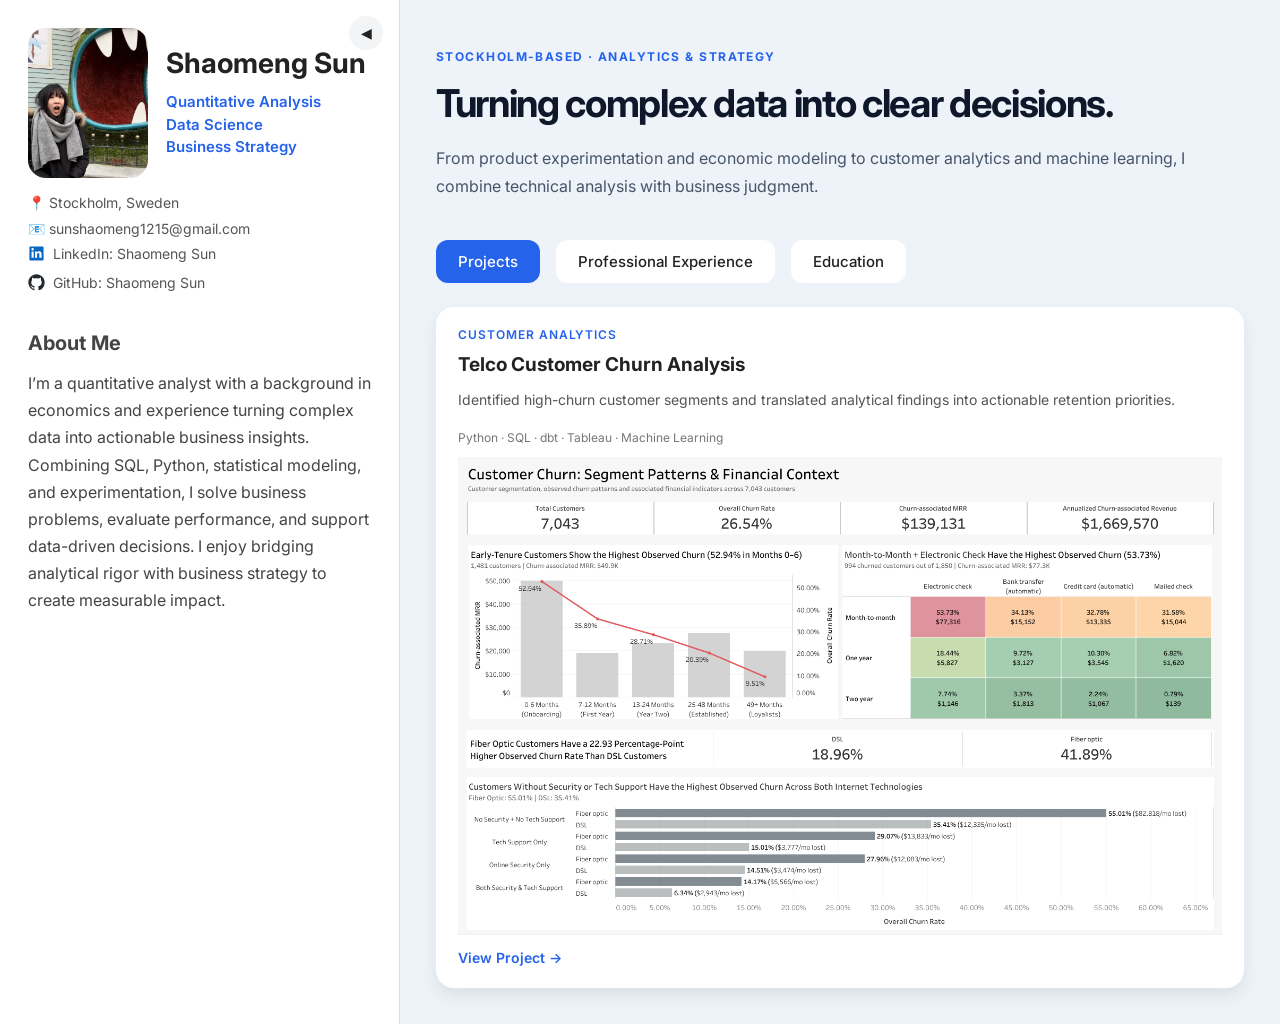
==== index.html @ 3591cb65 "Change project card layout" ====
<!DOCTYPE html>
<html lang="en">

<head>

    <meta charset="UTF-8">

    <meta name="viewport" content="width=device-width, initial-scale=1.0">

    <title>
        Shaomeng Sun | Portfolio
    </title>


    <!-- Fonts -->
    <link rel="preconnect" href="https://fonts.googleapis.com">

    <link rel="preconnect" href="https://fonts.gstatic.com" crossorigin>

    <link 
        href="https://fonts.googleapis.com/css2?family=Inter:wght@300;400;600;700&display=swap"
        rel="stylesheet">


    <!-- CSS -->
    <link rel="stylesheet" href="css/style.css">

</head>


<body>


<div class="container">


    <!-- =========================
         Sidebar
    ========================== -->

    <aside 
        id="sidebar"
        class="sidebar">


        <button
            id="toggle"
            class="toggle"
            type="button"
            aria-label="Collapse sidebar">

            ◀

        </button>



        <!-- Profile -->

        <section class="profile">


            <img
                class="avatar"
                src="images/profile.jpeg"
                alt="Shaomeng Sun profile picture"
            >


            <div class="profile-info">


                <h1>Shaomeng Sun</h1>


                <ul class="roles">
                    <li>Quantitative Analysis</li>
                    <li>Data Science</li>
                    <li>Business Strategy</li>
                </ul>
            
            </div>

        </section>


                <!-- Contact -->

                <address class="contact">


                    <p>
                        📍 Stockholm, Sweden
                    </p>


                    <p>
                        📧 
                        <a href="mailto:sunshaomeng1215@gmail.com">
                            sunshaomeng1215@gmail.com
                        </a>
                    </p>


                   <p>
                        <a
                            href="https://www.linkedin.com/in/shaomeng-sun"
                            target="_blank"
                            rel="noopener noreferrer"
                            class="contact-link"
                        >
                            <svg
                                class="contact-icon linkedin-icon"
                                xmlns="http://www.w3.org/2000/svg"
                                viewBox="0 0 24 24"
                                aria-hidden="true"
                            >
                                <path
                                    fill="currentColor"
                                    d="M20.45 2H3.55C2.69 2 2 2.68 2 3.52v16.96c0 .84.69 1.52 1.55 1.52h16.9c.86 0 1.55-.68 1.55-1.52V3.52C22 2.68 21.31 2 20.45 2ZM8 18H5V9h3v9ZM6.5 7.73a1.75 1.75 0 1 1 0-3.5 1.75 1.75 0 0 1 0 3.5ZM19 18h-3v-4.4c0-1.05-.02-2.4-1.46-2.4-1.46 0-1.69 1.14-1.69 2.32V18h-3V9h2.88v1.23h.04c.4-.7 1.38-1.44 2.84-1.44 3.03 0 3.59 1.99 3.59 4.57V18Z"
                                />
                            </svg>
                    
                            LinkedIn: Shaomeng Sun
                        </a>
                    </p>


                    
                    <p>
                        <a
                            href="https://github.com/Shaomeng-Sun"
                            target="_blank"
                            rel="noopener noreferrer"
                            class="contact-link"
                        >
                            <svg
                                class="contact-icon github-icon"
                                xmlns="http://www.w3.org/2000/svg"
                                viewBox="0 0 24 24"
                                aria-hidden="true"
                            >
                                <path
                                    fill="currentColor"
                                    d="M12 .5C5.65.5.5 5.65.5 12c0 5.08 3.29 9.39 7.86 10.91.58.11.79-.25.79-.56v-2.02c-3.2.7-3.88-1.36-3.88-1.36-.53-1.33-1.28-1.68-1.28-1.68-1.04-.71.08-.7.08-.7 1.15.08 1.76 1.18 1.76 1.18 1.02 1.75 2.68 1.24 3.34.95.1-.74.4-1.24.73-1.53-2.55-.29-5.23-1.28-5.23-5.69 0-1.26.45-2.29 1.18-3.1-.12-.29-.51-1.47.11-3.06 0 0 .96-.31 3.15 1.18a10.94 10.94 0 0 1 5.74 0c2.19-1.49 3.15-1.18 3.15-1.18.62 1.59.23 2.77.11 3.06.74.81 1.18 1.84 1.18 3.1 0 4.42-2.68 5.4-5.24 5.68.41.36.78 1.06.78 2.14v3.17c0 .31.21.68.79.56A11.51 11.51 0 0 0 23.5 12C23.5 5.65 18.35.5 12 .5Z"
                                />
                            </svg>
                    
                            GitHub: Shaomeng Sun
                        </a>
                    </p>



                </address>






        <!-- About -->

        <section 
            id="about"
            class="about">


            <h2>
                About Me
            </h2>


            <p>

                I’m a quantitative analyst with a background in economics and experience turning complex data into actionable business insights. 
                Combining SQL, Python, statistical modeling, and experimentation, I solve business problems, evaluate performance, and support data-driven decisions. 
                I enjoy bridging analytical rigor with business strategy to create measurable impact.

            </p>


        </section>


    </aside>





    <!-- =========================
         Main Content
    ========================== -->


    <main class="content">

    
        <!-- =========================
             Portfolio Hero Section
        ========================== -->
        
        <header class="portfolio-hero">
        
            <p class="hero-eyebrow">
                STOCKHOLM-BASED · ANALYTICS &amp; STRATEGY
            </p>
        
            <h1 class="hero-title">
                Turning complex data into clear decisions.
            </h1>
        
            <p class="hero-description">
                From product experimentation and economic modeling
                to customer analytics and machine learning, I combine
                technical analysis with business judgment.
            </p>
        
        </header>


        <!-- Navigation -->

        <nav 
            class="tabs"
            aria-label="Portfolio navigation">


            <button
                class="tab active"
                data-tab="projects"
                type="button">

                Projects

            </button>



            <button
                class="tab"
                data-tab="experience"
                type="button">

                Professional Experience

            </button>



            <button
                class="tab"
                data-tab="education"
                type="button">

                Education

            </button>


        </nav>





        <!-- =========================
             Projects
        ========================== -->


        <section
            id="projects"
            class="panel active">


            <div class="cards">
                
                
                <article class="card project-card">
                
                    <a href="projects/telco-churn.html"
                       class="project-card-link">
                
                        <div class="project-card-content">
                
                            <span class="project-card-category">
                                Customer Analytics
                            </span>
                
                            <h3>
                                Telco Customer Churn Analysis
                            </h3>
                
                            <p>
                                Identified high-churn customer segments
                                and translated analytical findings into
                                actionable retention priorities.
                            </p>
                
                            <p class="project-card-tech">
                                Python · SQL · dbt · Tableau · Machine Learning
                            </p>
                
                            <!-- Project Preview Image -->
                
                            <div class="project-card-media">
                
                                <img
                                    src="images/telco-churn-dashboard.png"
                                    alt="Telco Customer Churn Analytics Tableau dashboard"
                                    class="project-card-image"
                                    loading="lazy"
                                >
                
                            </div>
                
                            <!-- View Project -->
                
                            <span class="project-card-cta">
                                View Project →
                            </span>
                
                        </div>
                
                    </a>
                
                </article>


                
                <!-- <article class="card project_card">


                    <a href="projects/dashboard.html"
                        class="project-card-link">

                        <div class="project-card-media">

                            <img
                                src=""
                                alt=""
                                class="project-card-image"
                                loading="lazy"
                            >
                            
                        </div>

                        <div class="project-card-content">

                            <span class="project-card-category">
                                Visualization
                            </span>
                            
                            <h3>
                                📊 Player Analytics Dashboard
                            </h3>
    
                            <p>
                                Dashboard visualization
                            </p> 
    
                            <p class="project-card-tech">
                                SQL • Python • KPIs • Visualization
                            </p>
    
                            <span class="project-card-cta">
                                View Project →
                            </span>
                    
                        </div>
                    </a>

                </article>



                <article class="card project_card">


                    <a href="projects/economy.html"
                        class="project-card-link">

                        <div class="project-card-media">

                            <img
                                src=""
                                alt=""
                                class="project-card-image"
                                loading="lazy"
                            >
                            
                        </div>

                        <div class="project-card-content">

                            <span class="project-card-category">
                                Simulation
                            </span>
                            
                            <h3>
                                📊 Game Simulation
                            </h3>
    
                            <p>
                                Simulation
                            </p> 
    
                            <p class="project-card-tech">
                                SQL • Python • KPIs • Visualization
                            </p>
    
                            <span class="project-card-cta">
                                View Project →
                            </span>
                    
                        </div>
                    </a>

                </article>


                <article class="card project-card">

                    <a href="projects/abtesting.html"
                       class="project-card-link">
                
                        <div class="project-card-media">
                
                            <img
                                src="images/ab-testing-preview.png"
                                alt="A/B Testing Analytics project preview"
                                class="project-card-image"
                                loading="lazy"
                            >
                
                        </div>
                
                        <div class="project-card-content">
                
                            <span class="project-card-category">
                                Experimentation & Product Analytics
                            </span>
                
                            <h3>
                                A/B Testing Analytics
                            </h3>
                
                            <p>
                                Evaluated customer reminder strategies to
                                identify opportunities to improve parcel
                                pickup performance.
                            </p>
                
                            <p class="project-card-tech">
                                Python · SQL · A/B Testing · Statistics
                            </p>
                
                            <span class="project-card-cta">
                                View Project →
                            </span>
                
                        </div>
                
                    </a>
                
                </article> -->

            </div>


        </section>





        <!-- =========================
             Experience
        ========================== -->

        <section id="experience" class="panel">

            <div class="experience-list">
                
                <article class="experience-item">
                
                    <!-- Company, Job Title, Location and Dates -->
                
                    <header class="experience-header">

                        <h3 class="experience-role">
                            Game Economy Designer · Product &amp; Decision Analytics
                        </h3>
                        
                        <h4 class="experience-company">
                            ChromaWay
                        </h4>
                
                        <p class="experience-meta">
                            Stockholm, Sweden · Aug 2022 – Apr 2026
                        </p>
                
                    </header>
                
                
                    <!-- Role Overview -->
                
                    <p class="experience-summary">
                        Worked at the intersection of product analytics,
                        quantitative modeling, behavioral economics and
                        live-service game systems. Applied evidence to
                        improve product decisions and balance interconnected
                        virtual economies.
                    </p>
                
                
                    <!-- Skills -->
                
                    <div class="experience-skills">
                
                        <span>SQL</span>
                
                        <span>Python</span>
                
                        <span>BigQuery</span>
                
                        <span>A/B testing</span>
                
                        <span>Causal inference</span>
                
                        <span>Data modeling</span>
                
                        <span>Product analytics</span>
                
                        <span>Economic simulation</span>
                
                    </div>
                
                
                    <!-- Key Contributions -->
                
                    <section class="experience-contributions">
                
                        <h5>Key contributions</h5>
                
                        <ul>
                
                            <li>
                                <strong>Product analytics:</strong>
                                Analyzed behavioral data from 100,000+ players
                                using SQL, Python and statistical methods to
                                understand engagement, retention, monetization
                                and conversion.
                            </li>
                
                            <li>
                                <strong>Experimentation:</strong>
                                Designed and analyzed A/B tests and applied
                                causal inference to evaluate features and
                                player behavior.
                            </li>
                
                            <li>
                                <strong>Modeling &amp; simulation:</strong>
                                Built Python simulation models and quantitative
                                frameworks to assess economy health, pricing,
                                incentives and resource allocation.
                            </li>
                
                            <li>
                                <strong>Data modeling:</strong>
                                Mapped entities and logical relationships among
                                players, items, resources, currencies,
                                transactions and gameplay systems to support
                                analysis and design.
                            </li>
                
                            <li>
                                <strong>Measurement:</strong>
                                Established 15+ KPIs, developed automated SQL
                                dashboards and contributed to telemetry and
                                event-tracking frameworks.
                            </li>
                
                            <li>
                                <strong>Systems &amp; ownership:</strong>
                                Designed and balanced economy, progression,
                                reward and currency systems; owned features
                                from concept and simulation through launch
                                and live operations.
                            </li>
                
                            <li>
                                <strong>Cross-functional impact:</strong>
                                Worked with engineering, design, product,
                                marketing and business stakeholders on
                                initiatives associated with 32% growth in
                                new-user acquisition and 18% growth in DAU.
                            </li>
                
                        </ul>
                
                    </section>
                
                </article>

        
                <article class="experience-item">
                
                    <!-- Company, Job Title, Location and Dates -->
                
                    <header class="experience-header">

                        <h3 class="experience-role">
                            Marketing Analyst · Fixed-Term Internship
                        </h3>
                        
                        <h4 class="experience-company">
                            Antler
                        </h4>
                
                        <p class="experience-meta">
                            Stockholm, Sweden · Dec 2021 – Jun 2022
                        </p>
                
                    </header>
                
                
                    <!-- Role Overview -->
                
                    <p class="experience-summary">
                        Analyzed acquisition performance and customer behavior to support marketing and business decisions in a startup ecosystem.
                    </p>
                
                
                    <!-- Skills -->
                
                    <div class="experience-skills">
                
                        <span>Marketing analytics</span>
                
                        <span>Attribution</span>
                
                        <span>Segmentation</span>
                
                        <span>Reporting</span>
                
                    </div>
                
                
                    <!-- Key Contributions -->
                
                    <section class="experience-contributions">
                
                        <h5>Key contributions</h5>
                
                        <ul>
                
                            <li>
                                <strong>Marketing analytics:</strong>
                                Analyzed multi-channel campaign and user-acquisition performance to identify growth opportunities.
                            </li>
                
                            <li>
                                <strong>Attribution & segmentation:</strong>
                                Used channel attribution and customer segmentation to understand acquisition patterns and behavior.
                            </li>
                
                            <li>
                                <strong>Reporting:</strong>
                                Built marketing KPI dashboards and reports to communicate actionable insights.
                            </li>
                
                            <li>
                                <strong>Strategy:</strong>
                                Conducted market research and collaborated across teams to support business decisions.
                            </li>
                
                        </ul>
                
                    </section>
                
                </article>


                <article class="experience-item">
                
                    <!-- Company, Job Title, Location and Dates -->
                
                    <header class="experience-header">

                        <h3 class="experience-role">
                            Data Scientist
                        </h3>
                        
                        <h4 class="experience-company">
                            Simppl
                        </h4>
                
                        <p class="experience-meta">
                            Stockholm, Sweden · Apr 2022 – May 2022
                        </p>
                
                    </header>
                
                
                    <!-- Role Overview -->
                
                    <p class="experience-summary">
                        Applied quantitative analysis to sustainability-based credit allocation and product decision-making.
                    </p>
                
                
                    <!-- Skills -->
                
                    <div class="experience-skills">
                
                        <span>Quantitative modeling</span>
                
                        <span>Credit allocation</span>
                
                        <span>Sustainability</span>
                
                        <span>Product strategy</span>
                
                    </div>
                
                
                    <!-- Key Contributions -->
                
                    <section class="experience-contributions">
                
                        <h5>Key contributions</h5>
                
                        <ul>
                
                            <li>
                                <strong>Analytical modeling:</strong>
                                Analyzed user behavior and business data to develop a sustainability-based credit allocation framework.
                            </li>
                
                            <li>
                                <strong>Decision support:</strong>
                                Applied quantitative analysis to inform credit allocation and product strategy.
                            </li>
                
                            <li>
                                <strong>Business recommendations:</strong>
                                Translated findings into recommendations for product development and founder decision-making.
                            </li>
                
                        </ul>
                
                    </section>
                
                </article>
        
        
                <article class="experience-item">
                
                    <!-- Company, Job Title, Location and Dates -->
                
                    <header class="experience-header">

                        <h3 class="experience-role">
                            Project Consultant
                        </h3>
                        
                        <h4 class="experience-company">
                            Norrsken
                        </h4>
                
                        <p class="experience-meta">
                            Stockholm, Sweden · May 2021 – Jun 2021
                        </p>
                
                    </header>
                
                
                    <!-- Role Overview -->
                
                    <p class="experience-summary">
                        Analyzed financial and environmental performance to support evidence-based insights for investors, founders and business leaders.
                    </p>
                
                
                    <!-- Skills -->
                
                    <div class="experience-skills">
                
                        <span>Financial analysis</span>
                
                        <span>Data validation</span>
                
                        <span>Enviromental analysis</span>
                
                        <span>Stakeholder reporting</span>
                
                    </div>
                
                
                    <!-- Key Contributions -->
                
                    <section class="experience-contributions">
                
                        <h5>Key contributions</h5>
                
                        <ul>
                
                            <li>
                                <strong>Data quality:</strong>
                                Collected and validated financial and environmental performance data from 99 companies.
                            </li>
                
                            <li>
                                <strong>Business analysis:</strong>
                                Analyzed company-level financial and environmental performance.
                            </li>
                
                            <li>
                                <strong>Communication:</strong>
                                Synthesized findings into reports and presentations for an audience of 1,500+ stakeholders.
                            </li>
                
                        </ul>
                
                    </section>
                
                </article>
        
        
            </div>
        
        
        </section>




        <!-- =========================
             Education
        ========================== -->


        <section id="education" class="panel">

            <div class="education-list">
        
        
                <article class="education-item">
        
                    <h3>
                        Stockholm School of Economics
                    </h3>
        
                    <h4>
                        MSc, Economics | Stockholm, Sweden
                    </h4>
        
                    <p class="date">
                        2020 – 2022
                    </p>
        
        
                    <ul>
        
                        <li>
                            Specialization in Applied Economic Analysis
                        </li>
        
                        <li>
                            SSE Honors List 2021 for top GPA student
                        </li>
        
                    </ul>
        
        
                </article>
        
        
        
                <article class="education-item">
        
                    <h3>
                        University of Colorado, Denver
                    </h3>
        
                    <h4>
                        BA, Economics; Mathmatics Minor | Denver, Colorado
                    </h4>
        
                    <p class="date">
                        2016 – 2020
                    </p>
        
        
                    <ul>
        
                        <li>
                            University of Colorado Denver Second Level Scholarship 2017-2018; 2018-2019
                        </li>
        
                        <li>
                            Courseworks: 
                        </li>
        
                    </ul>
        
        
                </article>
        
        
        
                <article class="education-item">
        
                    <h3>
                        China Agricultural University
                    </h3>
        
                    <h4>
                        BA, Economics | Beijing, China
                    </h4>
        
                    <p class="date">
                        2016 - 2020
                    </p>
        
        
                    <ul>
        
                        <li>
                            Courseworks:
                        </li>
        
                    </ul>
        
        
                </article>


                <article class="education-item">
        
                    <h3>
                        University of California, Los Angeles
                    </h3>
        
                    <h4>
                        Summer Session | Los Angeles, California
                    </h4>
        
                    <p class="date">
                        2018 - 2018
                    </p>
        
        
                    <ul>
        
                        <li>
                            Courseworks: Finance
                        </li>
        
                    </ul>
        
        
                </article>
        
        
            </div>
        
        
        </section>



    </main>


</div>



<script src="js/script.js"></script>


</body>

</html>
---- css/style.css ----
/* =========================
   Global
========================= */

* {
    box-sizing: border-box;
}

html {
    scroll-behavior: smooth;
}

body {
    margin: 0;
    font-family: "Inter", sans-serif;
    background: #eef3f9;
    color: #222;
}


/* =========================
   Main Layout
========================= */

.container {
    display: grid;
    grid-template-columns: 400px minmax(0, 1fr);
    min-height: 100vh;
    transition: grid-template-columns 0.35s ease;
}

.container.collapsed {
    grid-template-columns: 240px minmax(0, 1fr);
}


/* =========================
   Sidebar
========================= */

.sidebar {
    position: relative;
    background: #ffffff;
    padding: 28px;
    border-right: 1px solid #ddd;
    overflow: hidden;

    transition:
        padding 0.35s ease,
        width 0.35s ease;
}


/* Collapsed sidebar */

.sidebar.collapsed {
    padding: 58px 15px 20px;
}


/* =========================
   Collapse Button
========================= */

.toggle {
    position: absolute;
    top: 16px;
    right: 16px;

    width: 34px;
    height: 34px;

    display: flex;
    align-items: center;
    justify-content: center;

    padding: 0;

    border: none;
    border-radius: 50%;

    background: #f3f4f6;
    color: #222;

    cursor: pointer;

    font-size: 14px;

    transition:
        background 0.25s ease,
        color 0.25s ease,
        transform 0.25s ease;
}

.toggle:hover {
    background: #2563eb;
    color: #ffffff;
}


/* =========================
   Profile Section
========================= */

.profile {
    display: grid;

    grid-template-columns: 120px minmax(0, 1fr);

    gap: 18px;

    width: 100%;
    height: 150px;

    align-items: stretch;
}


/* =========================
   Profile Photo
========================= */

.avatar {
    width: 120px;
    height: 150px;

    object-fit: cover;

    border-radius: 18px;

    display: block;
}


/* =========================
   Name + Titles
========================= */

.profile-info {
    min-width: 0;

    display: flex;
    flex-direction: column;
    justify-content: center;
}

.profile-info h1 {
    margin: 0 0 10px;

    font-size: 28px;
    line-height: 1.2;

    white-space: nowrap;
}


/* =========================
   Job Titles
========================= */

.roles {
    list-style: none;

    margin: 0;
    padding: 0;

    color: #2563eb;

    font-size: 15px;
    font-weight: 600;

    line-height: 1.5;
}

.roles li {
    margin: 0;
}


/* =========================
   Contact
========================= */

.contact {
    margin-top: 15px;
    padding: 0;
    font-style: normal;
}

.contact p {
    margin: 6px 0;

    color: #555;

    font-size: 14px;
    line-height: 1.4;
}

.contact a {
    color: inherit;
    text-decoration: none;
}

.contact a:hover {
    color: #2563eb;
}


/* =========================
   About Me
========================= */

.about {
    margin-top: 30px;

    color: #444;

    line-height: 1.7;
}

.about h2 {
    margin: 0 0 10px;

    font-size: 20px;
}

.about p {
    margin: 0;
}


/* =========================
   Collapsed Sidebar
========================= */

.sidebar.collapsed .profile {
    display: block;

    width: 100%;
    height: auto;

    text-align: left;
}


/* Hide profile photo */

.sidebar.collapsed .avatar {
    display: none;
}


/* Reset profile info */

.sidebar.collapsed .profile-info {
    display: block;

    width: 100%;
}


/* Smaller name */

.sidebar.collapsed .profile-info h1 {
    margin: 0 0 12px;

    font-size: 18px;
    line-height: 1.2;

    white-space: nowrap;
}


/* Smaller job titles */

.sidebar.collapsed .roles {
    font-size: 12px;

    line-height: 1.5;

    white-space: nowrap;
}


/* Make each title one line */

.sidebar.collapsed .roles li {
    white-space: nowrap;
}


/* Contact spacing */

.sidebar.collapsed .contact {
    margin-top: 18px;
}


/* Contact stays on one line */

.sidebar.collapsed .contact p {
    margin: 8px 0;

    font-size: 11px;

    line-height: 1.3;

    white-space: nowrap;
}


/* Hide About Me */

.sidebar.collapsed .about {
    display: none;
}


/* =========================
   Project Pages
========================= */

.project-page {
    max-width: 1000px;
    margin: 0 auto;
    padding: 50px 40px 80px;
}


/* Header */

.project-header {
    margin-bottom: 60px;
}

.back-link {
    display: inline-block;

    margin-bottom: 30px;

    color: #2563eb;

    font-size: 14px;
    font-weight: 600;

    text-decoration: none;
}

.back-link:hover {
    text-decoration: underline;
}

.project-category {
    margin: 0 0 10px;

    color: #2563eb;

    font-size: 14px;
    font-weight: 600;
    text-transform: uppercase;
    letter-spacing: 0.05em;
}

.project-header h1 {
    margin: 0 0 18px;

    font-size: 42px;
    line-height: 1.15;
}

.project-summary {
    max-width: 750px;

    margin: 0 0 24px;

    color: #555;

    font-size: 18px;
    line-height: 1.7;
}


/* Tags */

.project-tags {
    display: flex;

    flex-wrap: wrap;

    gap: 8px;
}

.project-tags span {
    padding: 7px 12px;

    border-radius: 20px;

    background: #e8f0ff;

    color: #2563eb;

    font-size: 13px;
    font-weight: 600;
}


/* Sections */

.project-section {
    margin-bottom: 55px;
}

.project-section h2 {
    margin: 0 0 18px;

    font-size: 27px;
}

.project-section p {
    color: #555;

    line-height: 1.7;
}


/* Highlight */

.highlight-box {
    padding: 25px;

    border-left: 4px solid #2563eb;

    border-radius: 12px;

    background: #ffffff;

    box-shadow: 0 6px 18px rgba(0, 0, 0, 0.06);
}

.highlight-box h3 {
    margin: 0 0 10px;

    font-size: 20px;
}


/* Experiment Cards */

.experiment-grid,
.metrics-grid,
.results-grid {
    display: grid;

    grid-template-columns:
        repeat(auto-fit, minmax(220px, 1fr));

    gap: 18px;
}

.experiment-card,
.metric-card,
.result-card {
    padding: 22px;

    background: #ffffff;

    border-radius: 15px;

    box-shadow:
        0 6px 18px rgba(0, 0, 0, 0.06);
}

.experiment-card h3,
.metric-card h3 {
    margin: 0 0 8px;

    font-size: 18px;
}

.experiment-card p,
.metric-card p {
    margin: 0;

    font-size: 14px;
}


/* Lists */

.analysis-list {
    padding-left: 22px;
}

.analysis-list li {
    margin-bottom: 12px;

    color: #555;

    line-height: 1.6;
}


/* Methodology */

.methodology {
    display: grid;

    grid-template-columns:
        repeat(2, minmax(0, 1fr));

    gap: 25px;
}

.methodology > div {
    position: relative;

    padding: 25px;

    background: #ffffff;

    border-radius: 15px;

    box-shadow:
        0 6px 18px rgba(0, 0, 0, 0.06);
}

.step-number {
    display: inline-flex;

    align-items: center;
    justify-content: center;

    width: 32px;
    height: 32px;

    margin-bottom: 15px;

    border-radius: 50%;

    background: #2563eb;

    color: #ffffff;

    font-size: 13px;
    font-weight: 700;
}

.methodology h3 {
    margin: 0 0 8px;
}

.methodology p {
    margin: 0;

    font-size: 14px;
}


/* Results */

.result-label {
    display: block;

    margin-bottom: 10px;

    color: #2563eb;

    font-size: 12px;
    font-weight: 700;
    text-transform: uppercase;
    letter-spacing: 0.05em;
}

.result-card h3 {
    margin: 0 0 10px;

    font-size: 19px;
    line-height: 1.4;
}

.result-card p {
    margin: 0;

    font-size: 14px;
}


/* Recommendations */

.recommendation-list {
    padding-left: 24px;
}

.recommendation-list li {
    margin-bottom: 18px;

    color: #555;

    line-height: 1.7;
}


/* Footer */

.project-footer {
    padding-top: 20px;

    border-top: 1px solid #ddd;
}


/* Mobile */

@media (max-width: 700px) {

    .project-page {
        padding: 30px 20px 60px;
    }

    .project-header h1 {
        font-size: 32px;
    }

    .methodology {
        grid-template-columns: 1fr;
    }

}



/* =========================
   Professional Experience
========================= */

.experience-list {
    display: flex;
    flex-direction: column;
    gap: 24px;
}


/* Experience Card */

.experience-item {
    background: #ffffff;

    padding: 28px 32px;

    border-radius: 18px;

    box-shadow:
        0 8px 18px rgba(0, 0, 0, 0.06);

    min-width: 0;
}


/* =========================
   Experience Header
========================= */

.experience-header {
    margin-bottom: 18px;
}


/* Job Title */

.experience-role {
    margin: 0 0 6px;
    color: #2563eb;
    font-size: 24px;
    font-weight: 700;
    line-height: 1.3;
}


/* Company Name */

.experience-company {
    margin: 0 0 8px;
    color: #222;
    font-size: 17px;
    font-weight: 600;
    line-height: 1.5;
}

/* Location and Dates */

.experience-meta {
    margin: 0;

    color: #64748b;

    font-size: 14px;
    font-weight: 400;

    line-height: 1.5;
}


/* =========================
   Role Overview
========================= */

.experience-summary {
    margin: 0 0 20px;

    color: #475569;

    font-size: 15px;

    line-height: 1.75;
}


/* =========================
   Experience Skills
========================= */

.experience-skills {
    display: flex;

    flex-wrap: wrap;

    gap: 8px;

    margin: 0 0 24px;
}


/* Individual Skill Tag */

.experience-skills span {
    display: inline-flex;

    align-items: center;

    padding: 6px 12px;

    background: #e8f0ff;

    color: #2563eb;

    border-radius: 20px;

    font-size: 12px;
    font-weight: 600;

    line-height: 1.4;

    max-width: 100%;
}


/* =========================
   Key Contributions
========================= */

.experience-contributions {
    padding-top: 20px;

    border-top: 1px solid #e2e8f0;
}


/* Key Contributions Heading */

.experience-contributions h5 {
    margin: 0 0 14px;

    color: #334155;

    font-size: 16px;
    font-weight: 700;

    line-height: 1.5;
}


/* Contributions List */

.experience-contributions ul {
    margin: 0;

    padding-left: 20px;
}


/* Individual Contribution */

.experience-contributions li {
    margin-bottom: 12px;

    padding-left: 2px;

    color: #475569;

    font-size: 14px;

    line-height: 1.75;
}


/* Bold Contribution Labels */

.experience-contributions li strong {
    color: #334155;

    font-weight: 600;
}


/* Remove Unnecessary Bottom Spacing */

.experience-contributions li:last-child {
    margin-bottom: 0;
}


/* Bullet Color */

.experience-contributions li::marker {
    color: #64748b;
}


/* =========================
   Responsive Experience Cards
========================= */

@media (max-width: 900px) {

    .experience-item {
        padding: 24px;
    }

    .experience-company {
        font-size: 22px;
    }

}


@media (max-width: 600px) {

    .experience-list {
        gap: 18px;
    }

    .experience-item {
        padding: 20px;

        border-radius: 14px;
    }

   .experience-role {
       font-size: 20px;
   }
   
   .experience-company {
       font-size: 15px;
   }

    .experience-meta {
        font-size: 12px;
    }

    .experience-summary {
        font-size: 14px;
    }

    .experience-skills {
        gap: 6px;

        margin-bottom: 20px;
    }

    .experience-skills span {
        padding: 5px 10px;

        font-size: 11px;
    }

    .experience-contributions li {
        font-size: 13px;
    }

}


/* =========================
   Education
========================= */

.education-list {
    display: flex;
    flex-direction: column;

    gap: 35px;
}

.education-item {
    background: #ffffff;

    padding: 28px;

    border-radius: 16px;

    box-shadow:
        0 8px 18px rgba(0, 0, 0, 0.08);
}

.education-item h3 {
    margin: 0 0 8px;

    color: #2563eb;

    font-size: 22px;
    line-height: 1.3;
}

.education-item h4 {
    margin: 0;

    color: #555;

    font-size: 16px;
    font-weight: 500;
}

.education-item .date {
    margin: 10px 0 18px;

    color: #777;

    font-size: 14px;
}

.education-item ul {
    margin: 0;

    padding-left: 20px;
}

.education-item li {
    margin-bottom: 10px;

    color: #444;

    line-height: 1.6;
}


/* =========================
   Main Content
========================= */

.content {
    min-width: 0;

    padding: 36px;

    transition:
        padding 0.35s ease;
}


/* =========================
   Navigation Tabs
========================= */

.tabs {
    display: flex;

    gap: 16px;

    margin-bottom: 24px;

    flex-wrap: wrap;
}

.tab {
    padding: 12px 22px;

    border: none;
    border-radius: 12px;

    background: #ffffff;

    color: #222;

    cursor: pointer;

    font-family: inherit;
    font-size: 15px;
    font-weight: 500;

    transition:
        transform 0.25s ease,
        background 0.25s ease,
        color 0.25s ease,
        box-shadow 0.25s ease;
}

.tab:hover {
    transform: translateY(-3px);

    box-shadow:
        0 6px 14px rgba(0, 0, 0, 0.08);
}

.tab.active {
    background: #2563eb;
    color: #ffffff;
}


/* =========================
   Content Panels
========================= */

.panel {
    display: none;
}

.panel.active {
    display: block;

    animation: fade 0.35s ease;
}

@keyframes fade {
    from {
        opacity: 0;
        transform: translateY(10px);
    }

    to {
        opacity: 1;
        transform: translateY(0);
    }
}


/* =========================
   Cards
========================= */

.cards {
    display: grid;

    grid-template-columns:
        repeat(auto-fit, minmax(240px, 1fr));

    gap: 20px;
}

.card {
    display: block;

    color: #222;
    text-decoration: none;

    background: #ffffff;

    padding: 22px;

    border-radius: 18px;

    box-shadow:
        0 8px 18px rgba(0, 0, 0, 0.08);

    transition:
        transform 0.25s ease,
        box-shadow 0.25s ease;
}

.card:hover {
    transform: translateY(-6px);

    box-shadow:
        0 15px 30px rgba(0, 0, 0, 0.12);
}

.card h3 {
    margin-top: 0;
}

.card p {
    color: #666;
    line-height: 1.5;
}


/* =========================
   Mobile
========================= */

@media (max-width: 900px) {

    .container,
    .container.collapsed {
        grid-template-columns: 1fr;
    }

    .sidebar,
    .sidebar.collapsed {
        padding: 24px;

        border-right: none;
        border-bottom: 1px solid #ddd;
    }

    .sidebar.collapsed {
        padding-top: 58px;
    }

    .profile,
    .sidebar.collapsed .profile {
        display: grid;

        grid-template-columns: 100px minmax(0, 1fr);

        height: 130px;

        gap: 16px;
    }

    .avatar,
    .sidebar.collapsed .avatar {
        display: block;

        width: 100px;
        height: 130px;
    }

    .profile-info,
    .sidebar.collapsed .profile-info {
        display: flex;

        flex-direction: column;
        justify-content: center;
    }

    .sidebar.collapsed .about {
        display: block;
    }

    .sidebar.collapsed .profile-info h1 {
        font-size: 24px;
    }

    .sidebar.collapsed .roles {
        font-size: 14px;
    }

    .sidebar.collapsed .contact p {
        font-size: 13px;
    }

    .content {
        padding: 24px;
    }
}


/* =========================
   Small Mobile Screens
========================= */

@media (max-width: 600px) {

    .sidebar,
    .sidebar.collapsed {
        padding: 20px;
        padding-top: 58px;
    }

    .profile,
    .sidebar.collapsed .profile {
        display: flex;

        flex-direction: column;

        height: auto;
    }

    .avatar,
    .sidebar.collapsed .avatar {
        width: 110px;
        height: 110px;
    }

    .profile-info,
    .sidebar.collapsed .profile-info {
        display: block;
    }

    .profile-info h1,
    .sidebar.collapsed .profile-info h1 {
        font-size: 24px;
    }

    .roles,
    .sidebar.collapsed .roles {
        white-space: normal;
    }

    .sidebar.collapsed .roles li {
        white-space: normal;
    }

    .contact p,
    .sidebar.collapsed .contact p {
        white-space: normal;
        overflow-wrap: anywhere;
    }

    .content {
        padding: 20px;
    }

    .tabs {
        gap: 8px;
    }

    .tab {
        padding: 10px 15px;
        font-size: 14px;
    }
}


/* =========================
   Contact Links and Icons
========================= */

.contact-link {
    display: inline-flex;
    align-items: center;
    gap: 8px;

    color: inherit;
    text-decoration: none;
}

.contact-link:hover {
    color: #0A66C2;
}

.contact-icon {
    width: 17px;
    height: 17px;

    flex-shrink: 0;
    display: inline-block;
}

.linkedin-icon {
    color: #0A66C2;
}

/* GitHub Icon */

.github-icon {
    color: #24292f;
}

.contact-link:hover .github-icon {
    color: #2563eb;
}


/* =========================================
   Unified Project Preview Cards
========================================= */

.card.project-card {
    padding: 0;
    overflow: hidden;
    min-width: 0;
    height: 100%;
}

/* Make the entire card clickable */

.project-card-link {
    display: flex;
    flex-direction: column;
    height: 100%;
    color: inherit;
    text-decoration: none;
}

/* Consistent image frame for every project */

.project-card-media {
    width: 100%;
    aspect-ratio: 16 / 10;
    display: flex;
    align-items: center;
    justify-content: center;
    overflow: hidden;
    background: #eef3f9;
}

/* Show the entire image without cropping */

.project-card-image {
    display: block;
    width: 100%;
    height: 100%;
    object-fit: contain;
    object-position: center;
}

/* Card text content */

.project-card-content {
    display: flex;
    flex: 1;
    flex-direction: column;
    gap: 10px;
    padding: 20px 22px 22px;
    min-width: 0;
}

/* Project category */

.project-card-category {
    margin: 0;
    color: #2563eb;
    font-size: 0.75rem;
    font-weight: 600;
    letter-spacing: 0.08em;
    text-transform: uppercase;
}

/* Project title */

.project-card-content h3 {
    margin: 0;
    color: #222;
    font-size: 19px;
    line-height: 1.4;
}

/* Project description */

.project-card-content p {
    margin: 0;
    color: #555;
    font-size: 14px;
    line-height: 1.6;
}

/* Technology stack */

.project-card-tech {
    margin-top: auto !important;
    padding-top: 8px;
    color: #777 !important;
    font-size: 12px !important;
    line-height: 1.5 !important;
}

/* Call to action */

.project-card-cta {
    display: inline-block;
    margin-top: 4px;
    color: #2563eb;
    font-size: 14px;
    font-weight: 600;
    transition: color 0.2s ease;
}

.project-card-link:hover .project-card-cta {
    color: #1d4ed8;
}

/* Keyboard accessibility */

.project-card-link:focus-visible {
    outline: 3px solid #2563eb;
    outline-offset: -3px;
    border-radius: 18px;
}

/* Responsive adjustments */

@media (max-width: 600px) {

    .project-card-content {
        padding: 16px 18px 20px;
    }

    .project-card-content h3 {
        font-size: 18px;
    }

}


/* =========================
   Portfolio Hero Section
========================= */

.portfolio-hero {
    width: 100%;

    padding: 12px 0 8px;

    margin-bottom: 32px;

    text-align: left;
}


/* Professional Positioning */

.hero-eyebrow {
    margin: 0 0 14px;

    color: #2563eb;

    font-size: 12px;
    font-weight: 700;

    line-height: 1.5;
    letter-spacing: 0.12em;

    text-transform: uppercase;
}


/* Main Headline */

.hero-title {
    margin: 0 0 18px;

    color: #0f172a;

    font-size: clamp(28px, 3vw, 44px);
    font-weight: 700;

    line-height: 1.2;
    letter-spacing: -0.035em;
}


/* Supporting Description */

.hero-description {
    max-width: 800px;

    margin: 0;

    color: #475569;

    font-size: 16px;
    font-weight: 400;

    line-height: 1.75;
}


/* =========================
   Responsive Hero Section
========================= */

@media (max-width: 900px) {

    .portfolio-hero {
        padding: 10px 0;
        margin-bottom: 28px;
    }

    .hero-title {
        font-size: 36px;
    }

}


@media (max-width: 600px) {

    .portfolio-hero {
        padding: 8px 0;
        margin-bottom: 24px;
    }

    .hero-eyebrow {
        font-size: 10px;
        margin-bottom: 10px;
    }

    .hero-title {
        font-size: 28px;
        margin-bottom: 14px;
    }

    .hero-description {
        font-size: 14px;
        line-height: 1.7;
    }

}
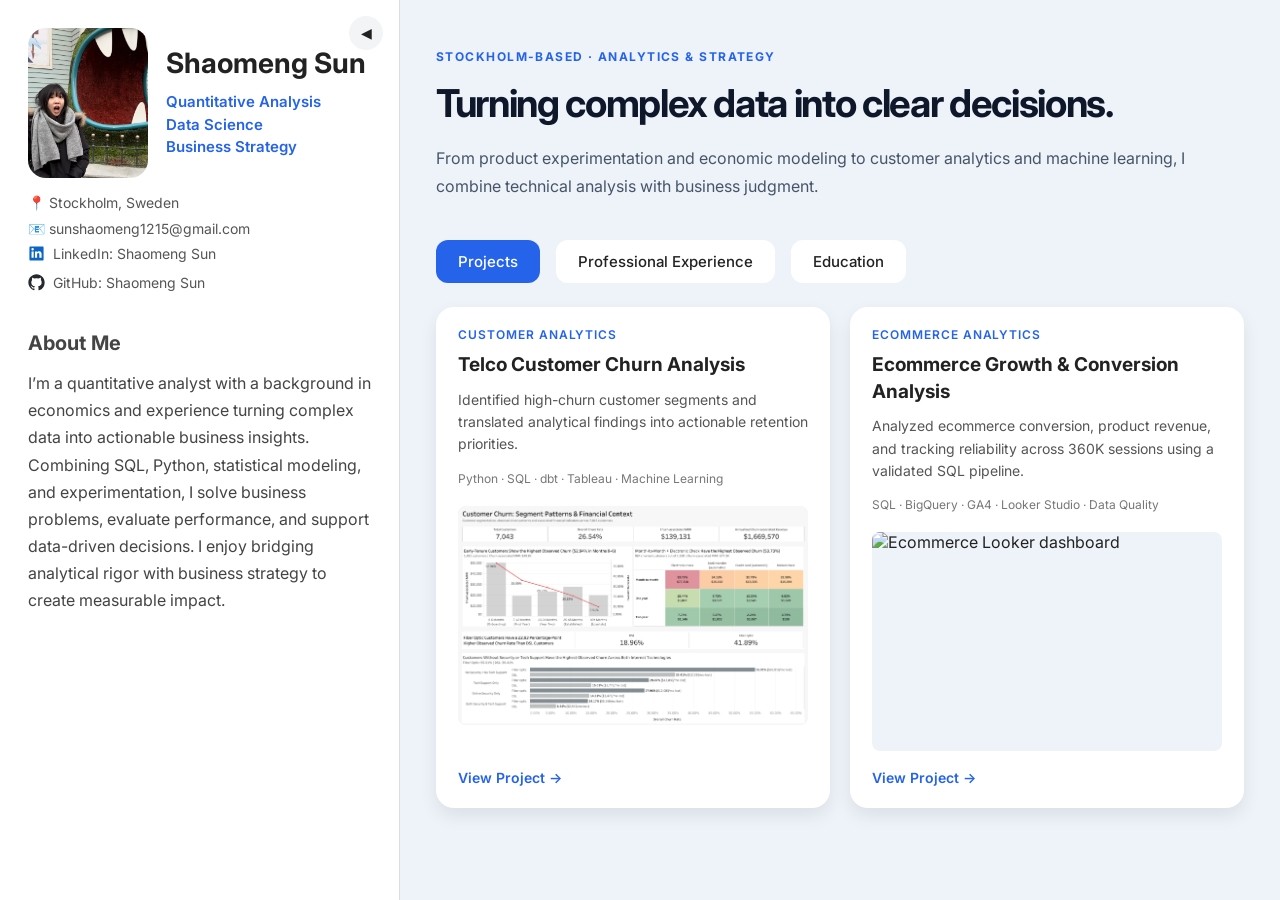
==== commit 10650699: "Add Ecommerce Growth project card Added a new project card for Ecommerce Growth and Conversion Analy" ====
--- a/index.html
+++ b/index.html
@@ -329,6 +329,56 @@
                 </article>
 
 
+                <article class="card project-card">
+                
+                    <a href="projects/ecommerce-growth.html"
+                       class="project-card-link">
+                
+                        <div class="project-card-content">
+                
+                            <span class="project-card-category">
+                                Ecommerce Analytics
+                            </span>
+                
+                            <h3>
+                                Ecommerce Growth &amp; Conversion Analysis
+                            </h3>
+                
+                            <p>
+                                Analyzed ecommerce conversion, product revenue, 
+                                and tracking reliability across 360K sessions 
+                                using a validated SQL pipeline.
+                            </p>
+                
+                            <p class="project-card-tech">
+                                SQL · BigQuery · GA4 · Looker Studio · Data Quality
+                            </p>
+                
+                            <!-- Project Preview Image -->
+                
+                            <div class="project-card-media">
+                
+                                <img
+                                    src="images/.png"
+                                    alt="Ecommerce Looker dashboard"
+                                    class="project-card-image"
+                                    loading="lazy"
+                                >
+                
+                            </div>
+                
+                            <!-- View Project -->
+                
+                            <span class="project-card-cta">
+                                View Project →
+                            </span>
+                
+                        </div>
+                
+                    </a>
+                
+                </article>
+                
                 
                 <!-- <article class="card project_card">
 
--- a/css/style.css
+++ b/css/style.css
@@ -1299,11 +1299,17 @@
 .project-card-media {
     width: 100%;
     aspect-ratio: 16 / 10;
+
     display: flex;
     align-items: center;
     justify-content: center;
+
     overflow: hidden;
+
     background: #eef3f9;
+
+    border-radius: 8px;
+    margin-top: 8px;
 }
 
 /* Show the entire image without cropping */
@@ -1359,8 +1365,8 @@
 /* Technology stack */
 
 .project-card-tech {
-    margin-top: auto !important;
-    padding-top: 8px;
+    margin-top: 0;
+    padding-top: 4px;
     color: #777 !important;
     font-size: 12px !important;
     line-height: 1.5 !important;
@@ -1370,10 +1376,15 @@
 
 .project-card-cta {
     display: inline-block;
-    margin-top: 4px;
+
+    margin-top: auto;
+    padding-top: 8px;
+
     color: #2563eb;
+
     font-size: 14px;
     font-weight: 600;
+
     transition: color 0.2s ease;
 }
 
@@ -1454,7 +1465,8 @@
 /* Supporting Description */
 
 .hero-description {
-    max-width: 800px;
+    width: 100%;
+   max-width: none;
 
     margin: 0;
 
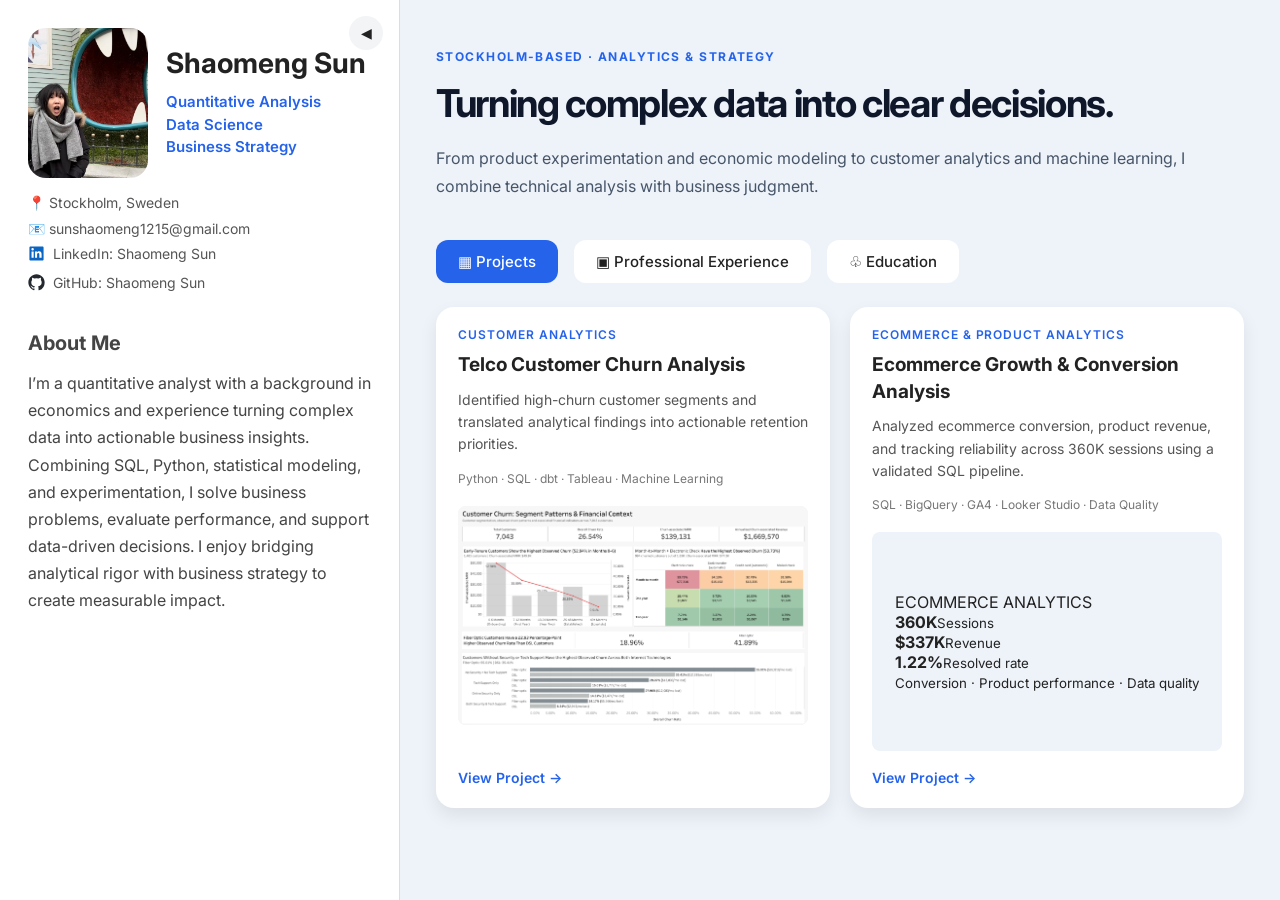
==== commit c388e9b7: "Refactor index.html for improved structure and accessibility Updated HTML structure and improved acc" ====
--- a/index.html
+++ b/index.html
@@ -28,7 +28,7 @@
 </head>
 
 
-<body>
+<body class="reference-home">
 
 
 <div class="container">
@@ -208,7 +208,7 @@
             </p>
         
             <h1 class="hero-title">
-                Turning complex data into clear decisions.
+                Turning complex data into <span class="hero-accent">clear decisions.</span>
             </h1>
         
             <p class="hero-description">
@@ -232,7 +232,7 @@
                 data-tab="projects"
                 type="button">
 
-                Projects
+                <span class="tab-icon" aria-hidden="true">▦</span> Projects
 
             </button>
 
@@ -243,7 +243,7 @@
                 data-tab="experience"
                 type="button">
 
-                Professional Experience
+                <span class="tab-icon" aria-hidden="true">▣</span> Professional Experience
 
             </button>
 
@@ -254,7 +254,7 @@
                 data-tab="education"
                 type="button">
 
-                Education
+                <span class="tab-icon" aria-hidden="true">♧</span> Education
 
             </button>
 
@@ -285,9 +285,7 @@
                 
                         <div class="project-card-content">
                 
-                            <span class="project-card-category">
-                                Customer Analytics
-                            </span>
+                            <span class="project-card-category">Customer Analytics</span>
                 
                             <h3>
                                 Telco Customer Churn Analysis
@@ -329,57 +327,34 @@
                 </article>
 
 
+                
+                <!-- Ecommerce Analytics Portfolio Project -->
                 <article class="card project-card">
-                
-                    <a href="projects/ecommerce-growth.html"
-                       class="project-card-link">
-                
+                    <a href="projects/ecommerce-growth.html" class="project-card-link">
                         <div class="project-card-content">
-                
-                            <span class="project-card-category">
-                                Ecommerce Analytics
-                            </span>
-                
-                            <h3>
-                                Ecommerce Growth &amp; Conversion Analysis
-                            </h3>
-                
-                            <p>
-                                Analyzed ecommerce conversion, product revenue, 
-                                and tracking reliability across 360K sessions 
-                                using a validated SQL pipeline.
-                            </p>
-                
-                            <p class="project-card-tech">
-                                SQL · BigQuery · GA4 · Looker Studio · Data Quality
-                            </p>
-                
-                            <!-- Project Preview Image -->
-                
-                            <div class="project-card-media">
-                
-                                <img
-                                    src="images/.png"
-                                    alt="Ecommerce Looker dashboard"
-                                    class="project-card-image"
-                                    loading="lazy"
-                                >
-                
+                            <span class="project-card-category">Ecommerce &amp; Product Analytics</span>
+                            <h3>Ecommerce Growth &amp; Conversion Analysis</h3>
+                            <p>Analyzed ecommerce conversion, product revenue, and tracking reliability across 360K sessions using a validated SQL pipeline.</p>
+                            <p class="project-card-tech">SQL · BigQuery · GA4 · Looker Studio · Data Quality</p>
+                            <div class="project-card-media ecommerce-card-media" aria-hidden="true">
+                                <div class="ecommerce-card-preview">
+                                    <div class="ecommerce-preview-heading">ECOMMERCE ANALYTICS</div>
+                                    <div class="ecommerce-preview-metrics">
+                                        <div><strong>360K</strong><small>Sessions</small></div>
+                                        <div><strong>$337K</strong><small>Revenue</small></div>
+                                        <div><strong>1.22%</strong><small>Resolved rate</small></div>
+                                    </div>
+                                    <div class="ecommerce-preview-bars">
+                                        <i style="--bar:100%"></i><i style="--bar:66%"></i><i style="--bar:43%"></i><i style="--bar:29%"></i><i style="--bar:17%"></i>
+                                    </div>
+                                    <small class="ecommerce-preview-footnote">Conversion · Product performance · Data quality</small>
+                                </div>
                             </div>
-                
-                            <!-- View Project -->
-                
-                            <span class="project-card-cta">
-                                View Project →
-                            </span>
-                
+                            <span class="project-card-cta">View Project →</span>
                         </div>
-                
                     </a>
-                
-                </article>
-                
-                
+                </article>
+
                 <!-- <article class="card project_card">
 
 
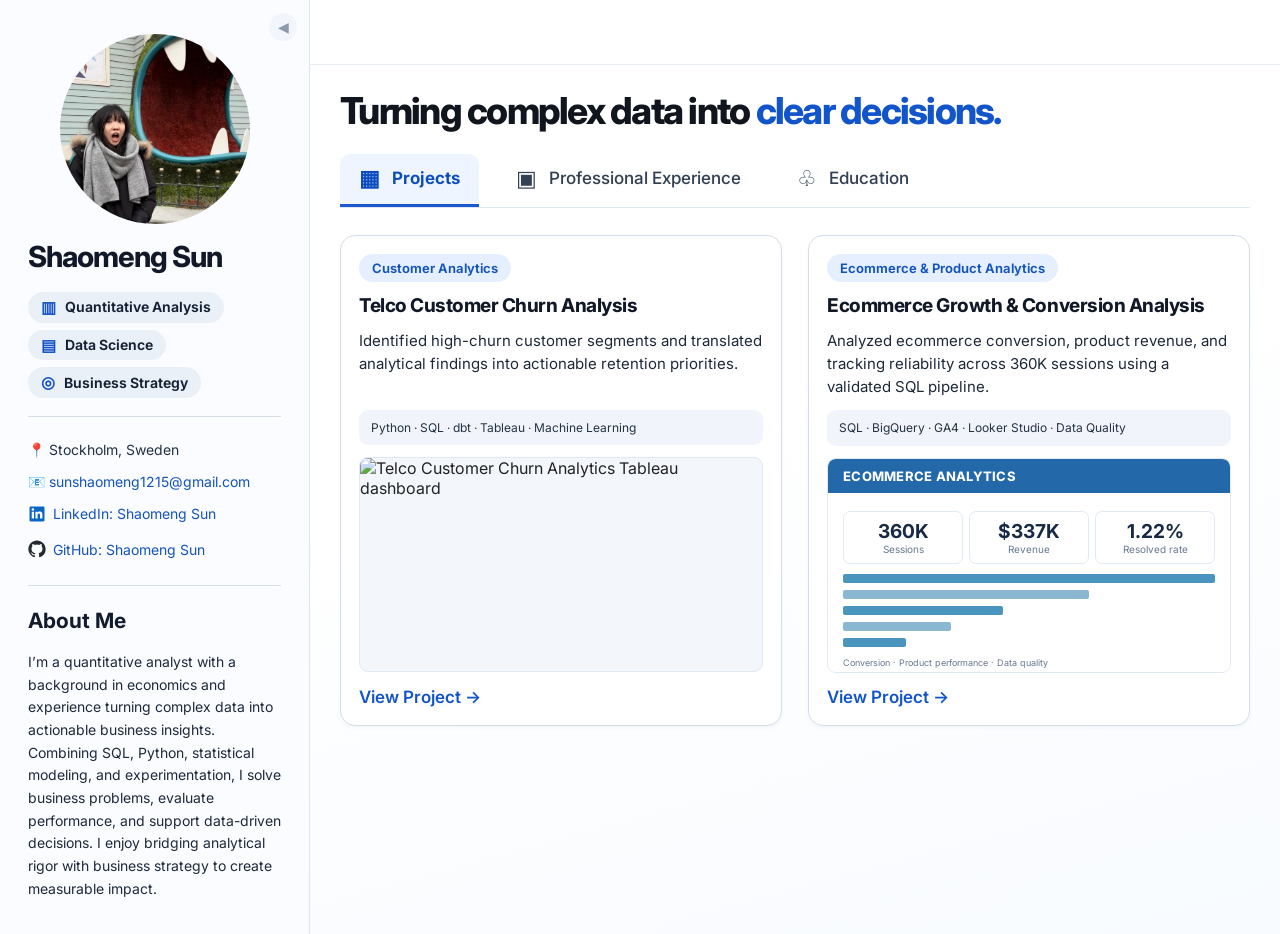
==== commit 4bb45e20: "Update image source for project card" ====
--- a/index.html
+++ b/index.html
@@ -306,7 +306,7 @@
                             <div class="project-card-media">
                 
                                 <img
-                                    src="images/telco-churn-dashboard.png"
+                                    src="https://githubusercontent.com<Shaomeng-Sun>/telco-customer-churn-analytics/main/reports/dashboard_preview.png"
                                     alt="Telco Customer Churn Analytics Tableau dashboard"
                                     class="project-card-image"
                                     loading="lazy"
--- a/css/style.css
+++ b/css/style.css
@@ -1520,3 +1520,88 @@
     }
 
 }
+
+
+/* Ecommerce project preview: scoped to one card; other cards are unchanged. */
+.ecommerce-card-media {background:#edf4fc;padding:14px;}
+.ecommerce-card-preview {width:100%;height:100%;border-radius:9px;padding:15px;background:#fff;border:1px solid #dce7f6;display:flex;flex-direction:column;justify-content:space-between;gap:10px;overflow:hidden;}
+.ecommerce-preview-heading {font-size:10px;font-weight:750;color:#2563eb;letter-spacing:.1em;}
+.ecommerce-preview-metrics {display:grid;grid-template-columns:repeat(3,minmax(0,1fr));gap:5px;}
+.ecommerce-preview-metrics div {min-width:0;}
+.ecommerce-preview-metrics strong {display:block;color:#223754;font-size:clamp(13px,1.5vw,21px);line-height:1.2;}
+.ecommerce-preview-metrics small {display:block;font-size:9px;color:#677991;white-space:nowrap;}
+.ecommerce-preview-bars {display:flex;flex-direction:column;gap:5px;}
+.ecommerce-preview-bars i {display:block;width:var(--bar);height:7px;background:#4a95bd;border-radius:2px;}
+.ecommerce-preview-bars i:nth-child(even) {background:#8ab8d3;}
+.ecommerce-preview-footnote {font-size:9px;color:#677991;line-height:1.3;}
+
+/* ============================================================
+   HOMEPAGE REFERENCE DESIGN — scoped to .reference-home
+   Preserved in original override order to avoid layout changes.
+   ============================================================ */
+
+/* Reference-inspired HOME PAGE ONLY. Other project pages keep their original CSS. */
+.reference-home {background:#fff;color:#131b2c;}
+.reference-home .container {grid-template-columns:360px minmax(0,1fr);min-height:100vh;}
+.reference-home .container.collapsed {grid-template-columns:220px minmax(0,1fr);}
+.reference-home .sidebar {background:#fafcff;border-right:1px solid #dce4ef;padding:36px 48px 35px;}
+.reference-home .toggle {top:13px;right:12px;width:28px;height:28px;background:#eef3fb;color:#52677d;opacity:.65;}
+.reference-home .toggle:hover {opacity:1;background:#e0ebff;color:#1652bb;}
+.reference-home .profile {display:flex;flex-direction:column;align-items:flex-start;height:auto;gap:17px;}
+.reference-home .avatar {width:190px;height:190px;object-fit:cover;border-radius:50%;margin:0 auto 0;}
+.reference-home .profile-info {display:block;width:100%;}
+.reference-home .profile-info h1 {font-size:29px;letter-spacing:-.035em;font-weight:750;line-height:1.13;white-space:normal;margin:0 0 18px;color:#111827;}
+.reference-home .roles {display:flex;align-items:flex-start;flex-direction:column;gap:7px;list-style:none;color:#152033;}
+.reference-home .roles li {display:inline-flex;align-items:center;border-radius:999px;background:#eaf0f8;padding:5px 13px;font-size:14px;font-weight:650;white-space:nowrap;line-height:1.3;}
+.reference-home .roles li::before {content:'▥';margin-right:9px;font-size:16px;color:#1553c6;}
+.reference-home .roles li:nth-child(2)::before {content:'▤';}
+.reference-home .roles li:nth-child(3)::before {content:'◎';}
+.reference-home .contact {margin-top:18px;padding-top:11px;border-top:1px solid #d7dfeb;}
+.reference-home .contact p {font-size:14px;margin:11px 0;color:#223147;line-height:1.5;overflow-wrap:anywhere;}
+.reference-home .contact a {color:#1553b9;}
+.reference-home .contact-link {gap:7px;}
+.reference-home .contact-icon {height:18px;width:18px;}
+.reference-home .about {border-top:1px solid #d7dfeb;margin-top:22px;padding-top:17px;color:#1e293b;}
+.reference-home .about h2 {font-size:21px;margin-bottom:12px;color:#131c2d;}
+.reference-home .about p {font-size:14px;line-height:1.62;}
+.reference-home .content {padding:88px 40px 48px 50px;position:relative;min-width:0;background:linear-gradient(165deg,#fff 0%,#fff 43%,#f8fbff 100%);}
+.reference-home .content:before {content:'';position:absolute;left:0;right:0;top:64px;border-top:1px solid #e8edf4;pointer-events:none;}
+.reference-home .portfolio-hero {padding:0;margin:4px 0 20px;}
+.reference-home .hero-eyebrow,.reference-home .hero-description {display:none;}
+.reference-home .hero-title {margin:0;font-size:clamp(29px,2.9vw,48px);letter-spacing:-.047em;font-weight:780;color:#11151d;line-height:1.2;}
+.reference-home .hero-accent {color:#1254ca;}
+.reference-home .tabs {gap:18px;flex-wrap:wrap;border-bottom:1px solid #dfe7f1;padding:0;margin:18px 0 27px;}
+.reference-home .tab {display:flex;gap:12px;align-items:center;background:transparent;color:#334155;border-radius:10px 10px 0 0;padding:13px 19px 15px;font-size:17px;font-weight:520;line-height:1.3;box-shadow:none;border-bottom:3px solid transparent;}
+.reference-home .tab:hover {transform:none;color:#164cbb;box-shadow:none;background:#f2f7ff;}
+.reference-home .tab.active {color:#0c4cbe;border-color:#1b58d1;background:#eff5ff;font-weight:680;}
+.reference-home .tab-icon {font-size:22px;line-height:1;color:inherit;}
+.reference-home .cards {grid-template-columns:repeat(2,minmax(0,1fr));gap:26px;align-items:stretch;}
+.reference-home .card.project-card {border-radius:15px;border:1px solid #d3ddea;box-shadow:0 2px 5px rgba(32,70,113,.04);transition:border-color .2s,box-shadow .2s,transform .2s;}
+.reference-home .card.project-card:hover {transform:translateY(-3px);border-color:#2665eb;box-shadow:0 10px 20px rgba(31,83,160,.1);}
+.reference-home .project-card-content {padding:20px 21px 19px;gap:12px;}
+.reference-home .project-card-category {align-self:flex-start;display:inline-flex;background:#e5efff;color:#1353bc;border-radius:999px;padding:6px 13px;font-size:13px;letter-spacing:0;text-transform:none;font-weight:650;}
+.reference-home .project-card-content h3 {color:#111827;font-size:clamp(17px,1.65vw,24px);line-height:1.28;letter-spacing:-.025em;font-weight:740;}
+.reference-home .project-card-content>p:not(.project-card-tech) {font-size:15px;line-height:1.52;color:#1d2939;min-height:68px;}
+.reference-home .project-card-content .project-card-tech {background:#f1f5fb;border-radius:9px;padding:9px 12px;font-size:12px!important;color:#243245!important;line-height:1.45!important;}
+.reference-home .project-card-media {aspect-ratio:1.88/1;border:1px solid #e0e8f2;border-radius:9px;background:#f3f7fc;margin:0;}
+.reference-home .ecommerce-card-media {padding:0;background:#f1f5fb;}
+.reference-home .ecommerce-card-preview {border:0;border-radius:6px;background:#fff;padding:13px 15px;}
+.reference-home .ecommerce-preview-heading {background:#2369aa;color:#fff;margin:-13px -15px 8px;padding:9px 15px;font-size:13px;letter-spacing:.02em;}
+.reference-home .ecommerce-preview-metrics {gap:6px;}
+.reference-home .ecommerce-preview-metrics div {border:1px solid #e1e9f4;border-radius:7px;padding:8px 5px;text-align:center;}
+.reference-home .ecommerce-preview-metrics strong {font-size:clamp(15px,1.5vw,22px);color:#172a45;}
+.reference-home .ecommerce-preview-metrics small {font-size:10px;white-space:normal;}
+.reference-home .ecommerce-preview-bars {gap:7px;}
+.reference-home .ecommerce-preview-bars i {height:9px;}
+.reference-home .project-card-cta {font-size:17px;padding-top:2px;color:#1254ca;}
+.reference-home .sidebar.collapsed {padding:53px 14px 20px;}
+.reference-home .sidebar.collapsed .profile {display:block;}
+.reference-home .sidebar.collapsed .avatar {display:none;}
+.reference-home .sidebar.collapsed .profile-info h1 {font-size:18px;white-space:normal;}
+.reference-home .sidebar.collapsed .roles li {font-size:11px;padding:4px 7px;white-space:normal;}
+.reference-home .sidebar.collapsed .contact p {font-size:11px;white-space:normal;}
+.reference-home .sidebar.collapsed .about {display:none;}
+@media(max-width:1280px) { .reference-home .container {grid-template-columns:310px minmax(0,1fr);} .reference-home .container.collapsed {grid-template-columns:200px minmax(0,1fr);} .reference-home .sidebar {padding:34px 28px;} .reference-home .content {padding:85px 30px 40px;} .reference-home .project-card-content {padding:18px;} .reference-home .project-card-content h3 {font-size:19px;} }
+@media(max-width:1050px) { .reference-home .cards {gap:18px;} .reference-home .hero-title {font-size:31px;} .reference-home .project-card-content>p:not(.project-card-tech) {min-height:0;} }
+@media(max-width:900px) { .reference-home .container,.reference-home .container.collapsed {grid-template-columns:1fr;} .reference-home .sidebar,.reference-home .sidebar.collapsed {padding:22px 24px;border-right:0;border-bottom:1px solid #dce4ef;} .reference-home .profile,.reference-home .sidebar.collapsed .profile {display:flex;flex-direction:row;align-items:center;gap:20px;} .reference-home .avatar,.reference-home .sidebar.collapsed .avatar {display:block;width:110px;height:110px;} .reference-home .profile-info,.reference-home .sidebar.collapsed .profile-info {width:auto;} .reference-home .profile-info h1,.reference-home .sidebar.collapsed .profile-info h1 {font-size:23px;margin-bottom:10px;} .reference-home .roles,.reference-home .sidebar.collapsed .roles {flex-direction:row;flex-wrap:wrap;} .reference-home .sidebar.collapsed .roles li {font-size:12px;} .reference-home .contact {margin-top:15px;} .reference-home .about,.reference-home .sidebar.collapsed .about {display:block;margin-top:15px;} .reference-home .content {padding:38px 24px 40px;} .reference-home .content:before {display:none;} }
+@media(max-width:670px) { .reference-home .cards {grid-template-columns:1fr;} .reference-home .profile,.reference-home .sidebar.collapsed .profile {flex-direction:column;align-items:flex-start;} .reference-home .avatar {margin-left:0;} .reference-home .tabs {gap:5px;} .reference-home .tab {padding:11px 10px;font-size:13px;gap:4px;} .reference-home .tab-icon {font-size:16px;} .reference-home .hero-title {font-size:clamp(28px,7.5vw,36px);} .reference-home .project-card-content h3 {font-size:21px;} }
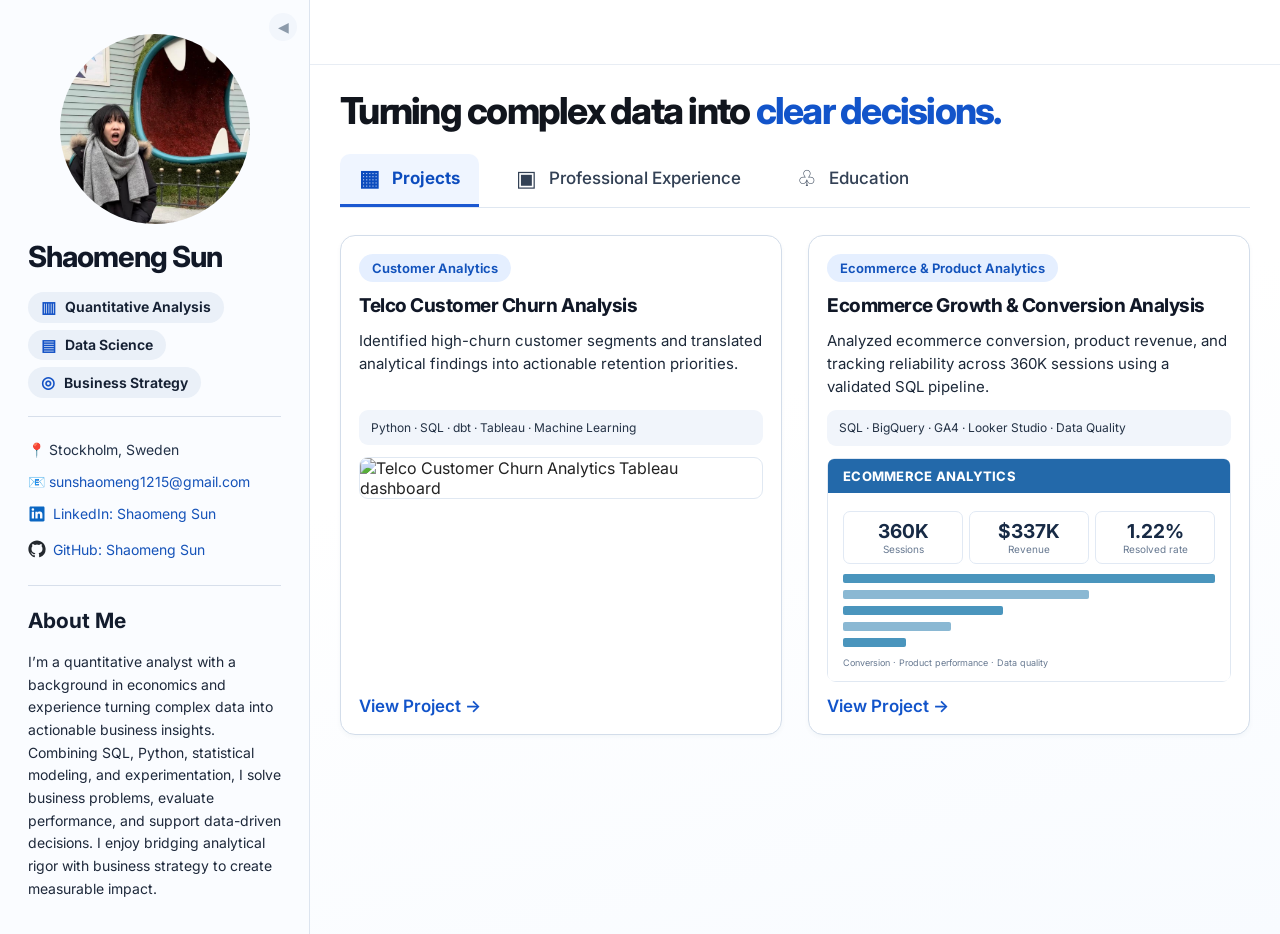
==== commit 03c1b423: "Improve content" ====
--- a/index.html
+++ b/index.html
@@ -306,7 +306,7 @@
                             <div class="project-card-media">
                 
                                 <img
-                                    src="https://githubusercontent.com<Shaomeng-Sun>/telco-customer-churn-analytics/main/reports/dashboard_preview.png"
+                                    src="https://raw.githubusercontent.com/Shaomeng-Sun/telco-customer-churn-analytics/main/reports/dashboard_preview.png"
                                     alt="Telco Customer Churn Analytics Tableau dashboard"
                                     class="project-card-image"
                                     loading="lazy"
@@ -516,7 +516,7 @@
                     <header class="experience-header">
 
                         <h3 class="experience-role">
-                            Game Economy Designer · Product &amp; Decision Analytics
+                            Game Economy Designer | Product &amp; Decision Analytics
                         </h3>
                         
                         <h4 class="experience-company">
@@ -524,7 +524,7 @@
                         </h4>
                 
                         <p class="experience-meta">
-                            Stockholm, Sweden · Aug 2022 – Apr 2026
+                            Stockholm, Sweden | Aug 2022 – Apr 2026
                         </p>
                 
                     </header>
@@ -639,7 +639,7 @@
                     <header class="experience-header">
 
                         <h3 class="experience-role">
-                            Marketing Analyst · Fixed-Term Internship
+                            Marketing Analyst
                         </h3>
                         
                         <h4 class="experience-company">
@@ -647,7 +647,7 @@
                         </h4>
                 
                         <p class="experience-meta">
-                            Stockholm, Sweden · Dec 2021 – Jun 2022
+                            Stockholm, Sweden | Dec 2021 – Jun 2022
                         </p>
                 
                     </header>
@@ -725,7 +725,7 @@
                         </h4>
                 
                         <p class="experience-meta">
-                            Stockholm, Sweden · Apr 2022 – May 2022
+                            Stockholm, Sweden | Apr 2022 – May 2022
                         </p>
                 
                     </header>
@@ -798,7 +798,7 @@
                         </h4>
                 
                         <p class="experience-meta">
-                            Stockholm, Sweden · May 2021 – Jun 2021
+                            Stockholm, Sweden | May 2021 – Jun 2021
                         </p>
                 
                     </header>
--- a/css/style.css
+++ b/css/style.css
@@ -1297,29 +1297,34 @@
 /* Consistent image frame for every project */
 
 .project-card-media {
+    display: block;
+
     width: 100%;
-    aspect-ratio: 16 / 10;
-
-    display: flex;
-    align-items: center;
-    justify-content: center;
-
-    overflow: hidden;
-
-    background: #eef3f9;
+    height: auto;
+
+    overflow: visible;
+    background: transparent;
 
     border-radius: 8px;
-    margin-top: 8px;
+    margin: 8px 0 0;
+
+    flex-shrink: 0;
 }
 
 /* Show the entire image without cropping */
 
 .project-card-image {
     display: block;
+
     width: 100%;
-    height: 100%;
+    max-width: 100%;
+
+    height: auto;
+    max-height: none;
+
     object-fit: contain;
-    object-position: center;
+
+    border-radius: 8px;
 }
 
 /* Card text content */
@@ -1583,7 +1588,15 @@
 .reference-home .project-card-content h3 {color:#111827;font-size:clamp(17px,1.65vw,24px);line-height:1.28;letter-spacing:-.025em;font-weight:740;}
 .reference-home .project-card-content>p:not(.project-card-tech) {font-size:15px;line-height:1.52;color:#1d2939;min-height:68px;}
 .reference-home .project-card-content .project-card-tech {background:#f1f5fb;border-radius:9px;padding:9px 12px;font-size:12px!important;color:#243245!important;line-height:1.45!important;}
-.reference-home .project-card-media {aspect-ratio:1.88/1;border:1px solid #e0e8f2;border-radius:9px;background:#f3f7fc;margin:0;}
+.reference-home .project-card-media {
+    width: 100%;
+    height: auto;
+    aspect-ratio: auto;
+    border: 1px solid #e0e8f2;
+    border-radius: 9px;
+    background: transparent;
+    margin: 0;
+}
 .reference-home .ecommerce-card-media {padding:0;background:#f1f5fb;}
 .reference-home .ecommerce-card-preview {border:0;border-radius:6px;background:#fff;padding:13px 15px;}
 .reference-home .ecommerce-preview-heading {background:#2369aa;color:#fff;margin:-13px -15px 8px;padding:9px 15px;font-size:13px;letter-spacing:.02em;}
